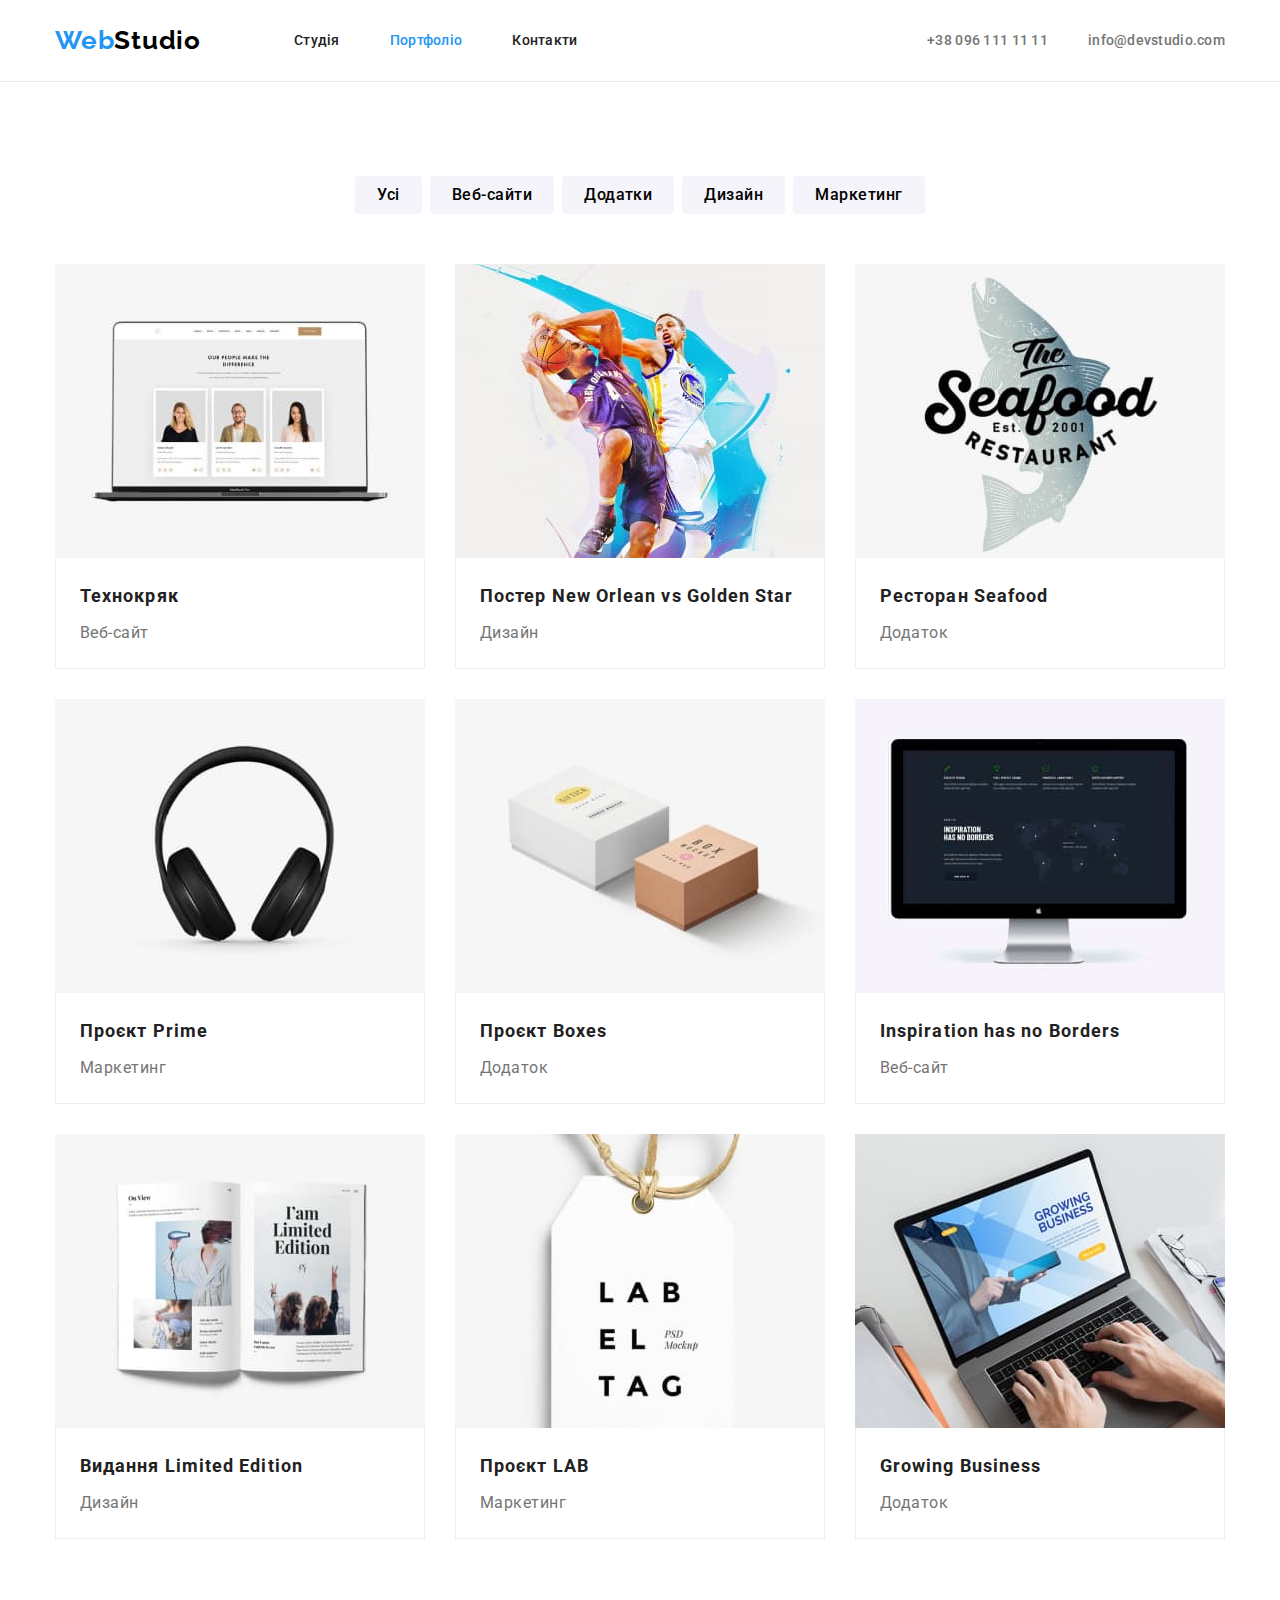
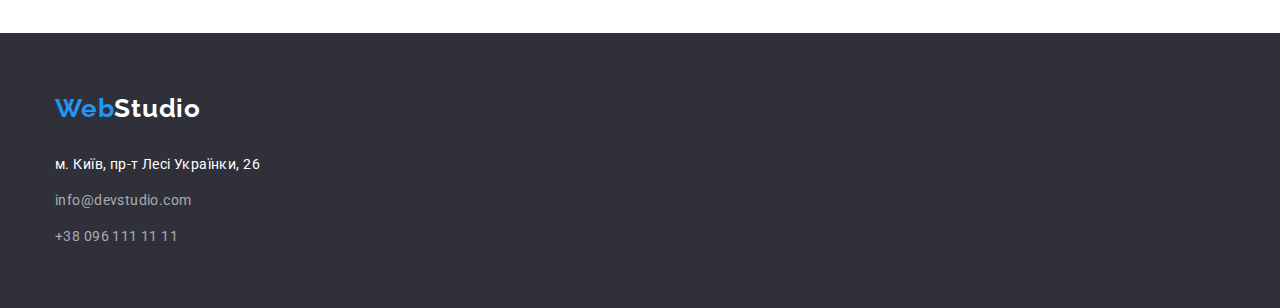
==== portfolio.html @ 8376c62e "Clone 3" ====
<!DOCTYPE html>
<html lang="uk">
  <head>
    <meta charset="UTF-8" />
    <meta http-equiv="X-UA-Compatible" content="IE=edge" />
    <meta name="viewport" content="width=device-width, initial-scale=1.0" />
    <title>Document</title>
    <link
      rel="stylesheet"
      href="https://cdnjs.cloudflare.com/ajax/libs/modern-normalize/2.0.0/modern-normalize.min.css"
    />
    <link rel="preconnect" href="https://fonts.googleapis.com" />
    <link rel="preconnect" href="https://fonts.gstatic.com" crossorigin />
    <link
      href="https://fonts.googleapis.com/css2?family=Raleway:wght@700&family=Roboto:wght@400;500;700;900&display=swap"
      rel="stylesheet"
    />
    <link rel="stylesheet" href="./css/styles.css" />
  </head>
  <body>
    <header>
      <div class="head-container container">
        <nav class="head-con">
          <a lang="en" href="#" class="header-logo"> <span>Web</span>Studio </a>
          <ul class="header-navigation">
            <li class="item">
              <a class="link" href="./index.html"> Студія </a>
            </li>
            <li class="item">
              <a class="link current" href="./portfolio.html"> Портфоліо </a>
            </li>
            <li class="item"><a class="link" href="#"> Контакти </a></li>
          </ul>
        </nav>
        <ul class="header-contacts">
          <li class="item">
            <a href="tel:380961111111"> +38 096 111 11 11 </a>
          </li>
          <li class="item">
            <a href="mailto:info@devstudio.com"> info@devstudio.com </a>
          </li>
        </ul>
      </div>
    </header>
    <main>
      <section class="portfolio section">
        <div class="container">
          <h1 class="visually-hidden">portfolio</h1>
          <ul class="portfolio-navigation">
            <li class="item">
              <button type="button" class="portfolio-button">Усі</button>
            </li>
            <li class="item">
              <button type="button" class="portfolio-button">Веб-сайти</button>
            </li>
            <li class="item">
              <button type="button" class="portfolio-button">Додатки</button>
            </li>
            <li class="item">
              <button type="button" class="portfolio-button">Дизайн</button>
            </li>
            <li class="item">
              <button type="button" class="portfolio-button">Маркетинг</button>
            </li>
          </ul>

          <ul class="portfolio-posters">
            <li class="item">
              <a href="#">
                <img
                  class="portfolio-images"
                  src="./images/p1r.jpg"
                  alt="Демонстрація веб-сайту"
                  width="370"
                  height="294"
                />
                <div class="port-border">
                  <h2 class="portfolio-head">Технокряк</h2>
                  <p class="portfolio-text">Веб-сайт</p>
                </div>
              </a>
            </li>
            <li class="item">
              <a href="#">
                <img
                  class="portfolio-images"
                  src="./images/p2r.jpg"
                  alt="Постер з двума баскетболістами"
                  width="370"
                  height="294"
                />
                <div class="port-border">
                  <h2 class="portfolio-head">
                    Постер New Orlean vs Golden Star
                  </h2>
                  <p class="portfolio-text">Дизайн</p>
                </div>
              </a>
            </li>
            <li class="item">
              <a href="#">
                <img
                  class="portfolio-images"
                  src="./images/p3r.jpg"
                  alt="Назва ресторану на фоні напівпрозорої риби"
                  width="370"
                  height="294"
                />
                <div class="port-border">
                  <h2 class="portfolio-head">Ресторан Seafood</h2>
                  <p class="portfolio-text">Додаток</p>
                </div>
              </a>
            </li>
            <li class="item">
              <a href="#">
                <img
                  class="portfolio-images"
                  src="./images/p4r.jpg"
                  alt="Навушники на білому фоні"
                  width="370"
                  height="294"
                />
                <div class="port-border">
                  <h2 class="portfolio-head">Проєкт Prime</h2>
                  <p class="portfolio-text">Маркетинг</p>
                </div>
              </a>
            </li>
            <li class="item">
              <a href="#">
                <img
                  class="portfolio-images"
                  src="./images/p5r.jpg"
                  alt="Дві, гарно оформленні, коробочки"
                  width="370"
                  height="294"
                />
                <div class="port-border">
                  <h2 class="portfolio-head">Проєкт Boxes</h2>
                  <p class="portfolio-text">Додаток</p>
                </div>
              </a>
            </li>
            <li class="item">
              <a href="#">
                <img
                  class="portfolio-images"
                  src="./images/p6r.jpg"
                  alt="Екран із зображенням веб-сайту"
                  width="370"
                  height="294"
                />
                <div class="port-border">
                  <h2 class="portfolio-head" lang="en">
                    Inspiration has no Borders
                  </h2>
                  <p class="portfolio-text">Веб-сайт</p>
                </div>
              </a>
            </li>
            <li class="item">
              <a href="#">
                <img
                  class="portfolio-images"
                  src="./images/p7r.jpg"
                  alt="Журнал у гарному дизайні"
                  width="370"
                  height="294"
                />
                <div class="port-border">
                  <h2 class="portfolio-head">Видання Limited Edition</h2>
                  <p class="portfolio-text">Дизайн</p>
                </div>
              </a>
            </li>
            <li class="item">
              <a href="#">
                <img
                  class="portfolio-images"
                  src="./images/p8r.jpg"
                  alt="бірка"
                  width="370"
                  height="294"
                />
                <div class="port-border">
                  <h2 class="portfolio-head">Проєкт LAB</h2>
                  <p class="portfolio-text">Маркетинг</p>
                </div>
              </a>
            </li>
            <li class="item">
              <a href="#">
                <img
                  class="portfolio-images"
                  src="./images/p9r.jpg"
                  alt="Ноутбук із зображенням застосунку чи сайту"
                  width="370"
                  height="294"
                />
                <div class="port-border">
                  <h2 class="portfolio-head" lang="en">Growing Business</h2>
                  <p class="portfolio-text">Додаток</p>
                </div>
              </a>
            </li>
          </ul>
        </div>
      </section>
    </main>
    <footer>
      <div class="container">
        <a lang="en" href="#" class="footer-logo"> <span>Web</span>Studio </a>
        <address class="footer-address">
          <ul class="footer-items">
            <li class="item">
              <a
                href="https://goo.gl/maps/CPtrU1FHBa2aNyZL9"
                target="_blank"
                rel="noopener noreferrer"
                class="footer-location"
                >м. Київ, пр-т Лесі Українки, 26</a
              >
            </li>
            <li class="item">
              <a class="footer-contacts" href="mailto:info@devstudio.com">
                info@devstudio.com
              </a>
            </li>
            <li class="item">
              <a class="footer-contacts" href="tel:+380961111111">
                +38 096 111 11 11
              </a>
            </li>
          </ul>
        </address>
      </div>
    </footer>
  </body>
</html>
---- css/styles.css ----
/*загальні зміни*/
a {
  text-decoration: none;
}
li {
  list-style-type: none;
}
:root {
  --selection-color: #2196f3;
  --head-color: #212121;
  --text-color: #757575;
}
body {
  font-family: Roboto, sans-serif;
  color: var(--head-color);
  margin: 0;
}
h1,
h2,
h3,
h4,
p,
ul {
  margin: 0;
  padding: 0;
}
img {
  display: block;
}
.container {
  width: 1200px;
  padding: 0 15px;
  margin-left: auto;
  margin-right: auto;
}
.section {
  padding-bottom: 94px;
}
.visually-hidden {
  position: absolute;
  width: 1px;
  height: 1px;
  margin: -1px;
  border: 0;
  padding: 0;

  white-space: nowrap;
  clip-path: inset(100%);
  clip: rect(0 0 0 0);
  overflow: hidden;
}
/*header*/
header {
  border-bottom: 1px solid #ececec;
}
.head-container {
  display: flex;
  align-items: center;
}
.head-con {
  display: flex;
  align-items: center;
}
.header-logo {
  color: #000;
  font-family: Raleway;
  font-size: 26px;
  font-style: normal;
  font-weight: 700;
  line-height: 1.2;
  letter-spacing: 0.78px;
}
.header-logo span {
  color: var(--selection-color);
}

/*header-navigation*/

.header-navigation {
  display: flex;
  margin-left: 93px;
}
.header-navigation .item:not(:last-child) {
  margin-right: 50px;
}
.header-navigation a {
  display: block;
  padding: 32px 0;

  color: var(--head-color);
  font-family: Roboto;
  font-size: 14px;
  font-style: normal;
  font-weight: 500;
  line-height: 1.2;
  letter-spacing: 0.28px;
}
.header-navigation .link:focus,
.header-navigation .link:hover {
  color: var(--selection-color);
}
.header-navigation .link.current {
  color: var(--selection-color);
}

/*header-contacts*/

.header-contacts {
  display: flex;
  margin-left: auto;
}
.header-contacts .item:not(:last-child) {
  margin-right: 40px;
}
.header-contacts a {
  color: var(--text-color);
  font-family: Roboto;
  font-size: 14px;
  font-style: normal;
  font-weight: 500;
  line-height: 1.2;
  letter-spacing: 0.28px;
}
.header-contacts a:focus,
.header-contacts a:hover {
  color: var(--selection-color);
}

/*index.html*/
/*hero*/

.hero {
  text-align: center;
  background-color: #2f303a;
  padding: 200px 0;
}
.hero h1 {
  width: 696px;

  margin-bottom: 30px;
  margin-left: auto;
  margin-right: auto;

  color: #fff;
  text-align: center;
  font-size: 44px;
  font-style: normal;
  font-weight: 900;
  line-height: 1.36364;
  letter-spacing: 2.64px;
  text-transform: uppercase;
}
.hero-order {
  padding: 0;
  width: 200px;
  height: 50px;
  border-radius: 4px;
  border: var(--selection-color);

  color: #fff;
  background-color: var(--selection-color);
  text-align: center;
  font-family: Roboto;
  font-size: 16px;
  font-style: normal;
  font-weight: 700;
  line-height: 1.875;
  letter-spacing: 0.96px;
  cursor: pointer;
}

/*advantages*/

.advantages {
  padding-top: 94px;
}

.advantages-items {
  display: flex;
}
.advantages-items .item {
  width: 270px;
}
.advantages-items .item:not(:last-child) {
  margin-right: 30px;
}

.advantages-head {
  margin-bottom: 10px;

  font-size: 14px;
  font-style: normal;
  font-weight: 700;
  line-height: 1.2;
  letter-spacing: 0.42px;
  text-transform: uppercase;
}
.advantages-text {
  color: var(--text-color);

  font-size: 14px;
  font-style: normal;
  font-weight: 400;
  line-height: 1.71429;
  letter-spacing: 0.42px;
}

/*about*/
.about-items {
  display: flex;
}
.about-items .item:not(:last-child) {
  margin-right: 30px;
}
.about-head {
  margin-bottom: 50px;
  text-align: center;

  font-size: 36px;
  font-style: normal;
  font-weight: 700;
  line-height: 1.2;
  letter-spacing: 1.08px;
}

/*team*/

.team {
  background: #f5f4fa;
  padding-top: 94px;
}
.team li {
  background-color: #fff;
}
.team-head {
  margin-bottom: 50px;
  text-align: center;

  font-size: 36px;
  font-style: normal;
  font-weight: 700;
  line-height: 1.2;
  letter-spacing: 1.08px;
}
.team-items {
  display: flex;
}
.team-items .item:not(:last-child) {
  margin-right: 30px;
}
.team-items .item {
  border-radius: 0px 0px 4px 4px;
}
.team-box {
  padding: 30px 0;
}
.team-name {
  text-align: center;

  font-size: 16px;
  font-style: normal;
  font-weight: 500;
  line-height: 1.2;
  letter-spacing: 0.48px;
}
.team-profession {
  margin-top: 10px;
  text-align: center;

  color: var(--text-color);
  font-size: 16px;
  font-style: normal;
  font-weight: 400;
  line-height: 1.2;
  letter-spacing: 0.48px;
}

/*portfolio.html*/
.portfolio {
  padding-top: 94px;
}
.portfolio-navigation {
  display: flex;
  justify-content: center;
  margin-bottom: 50px;
}
.portfolio-navigation .item:not(:last-child) {
  margin-right: 8px;
}
.portfolio-button {
  padding: 6px 22px;
  border-radius: 4px;
  border: #f5f4fa;

  background-color: #f5f4fa;
  text-align: center;
  cursor: pointer;
  font-size: 16px;
  font-style: normal;
  font-weight: 500;
  line-height: 1.625;
  letter-spacing: 0.48px;
}
.portfolio-button:focus,
.portfolio-button:hover {
  color: #fff;
  background-color: var(--selection-color);
}
.portfolio-posters {
  display: flex;
  flex-wrap: wrap;
}
.portfolio-posters .port-border {
  border-bottom: 1px solid #eee;
  border-right: 1px solid #eee;
  border-left: 1px solid #eee;
  padding: 20px 24px;
}
.portfolio-posters .item:not(:nth-child(3n)) {
  margin-right: 30px;
}
.portfolio-posters .item:not(:nth-last-child(-n + 3)) {
  margin-bottom: 30px;
}

.portfolio-head {
  margin-bottom: 4px;

  color: var(--head-color);
  font-size: 18px;
  font-style: normal;
  font-weight: 700;
  line-height: 2;
  letter-spacing: 1.08px;
}
.portfolio-text {
  color: var(--text-color);
  font-size: 16px;
  font-style: normal;
  font-weight: 400;
  line-height: 1.875;
  letter-spacing: 0.48px;
}

/*footer*/

footer {
  background: #2f303a;
  padding: 60px 0;
}
.footer-logo {
  display: inline-block;

  color: #fff;
  font-family: Raleway;
  font-size: 26px;
  font-style: normal;
  font-weight: 700;
  line-height: 1.2;
  letter-spacing: 0.78px;
}
.footer-logo span {
  color: var(--selection-color);
}

.footer-address {
  margin-top: 28px;
}
.footer-items .item:not(:last-child) {
  margin-bottom: 12px;
}
.footer-location {
  color: #fff;

  font-family: Roboto;
  font-size: 14px;
  font-style: normal;
  font-weight: 400;
  line-height: 1.71429;
  letter-spacing: 0.42px;
}
.footer-contacts {
  color: rgba(255, 255, 255, 0.6);

  font-family: Roboto;
  font-size: 14px;
  font-style: normal;
  font-weight: 400;
  line-height: 1.71429;
  letter-spacing: 0.42px;
}
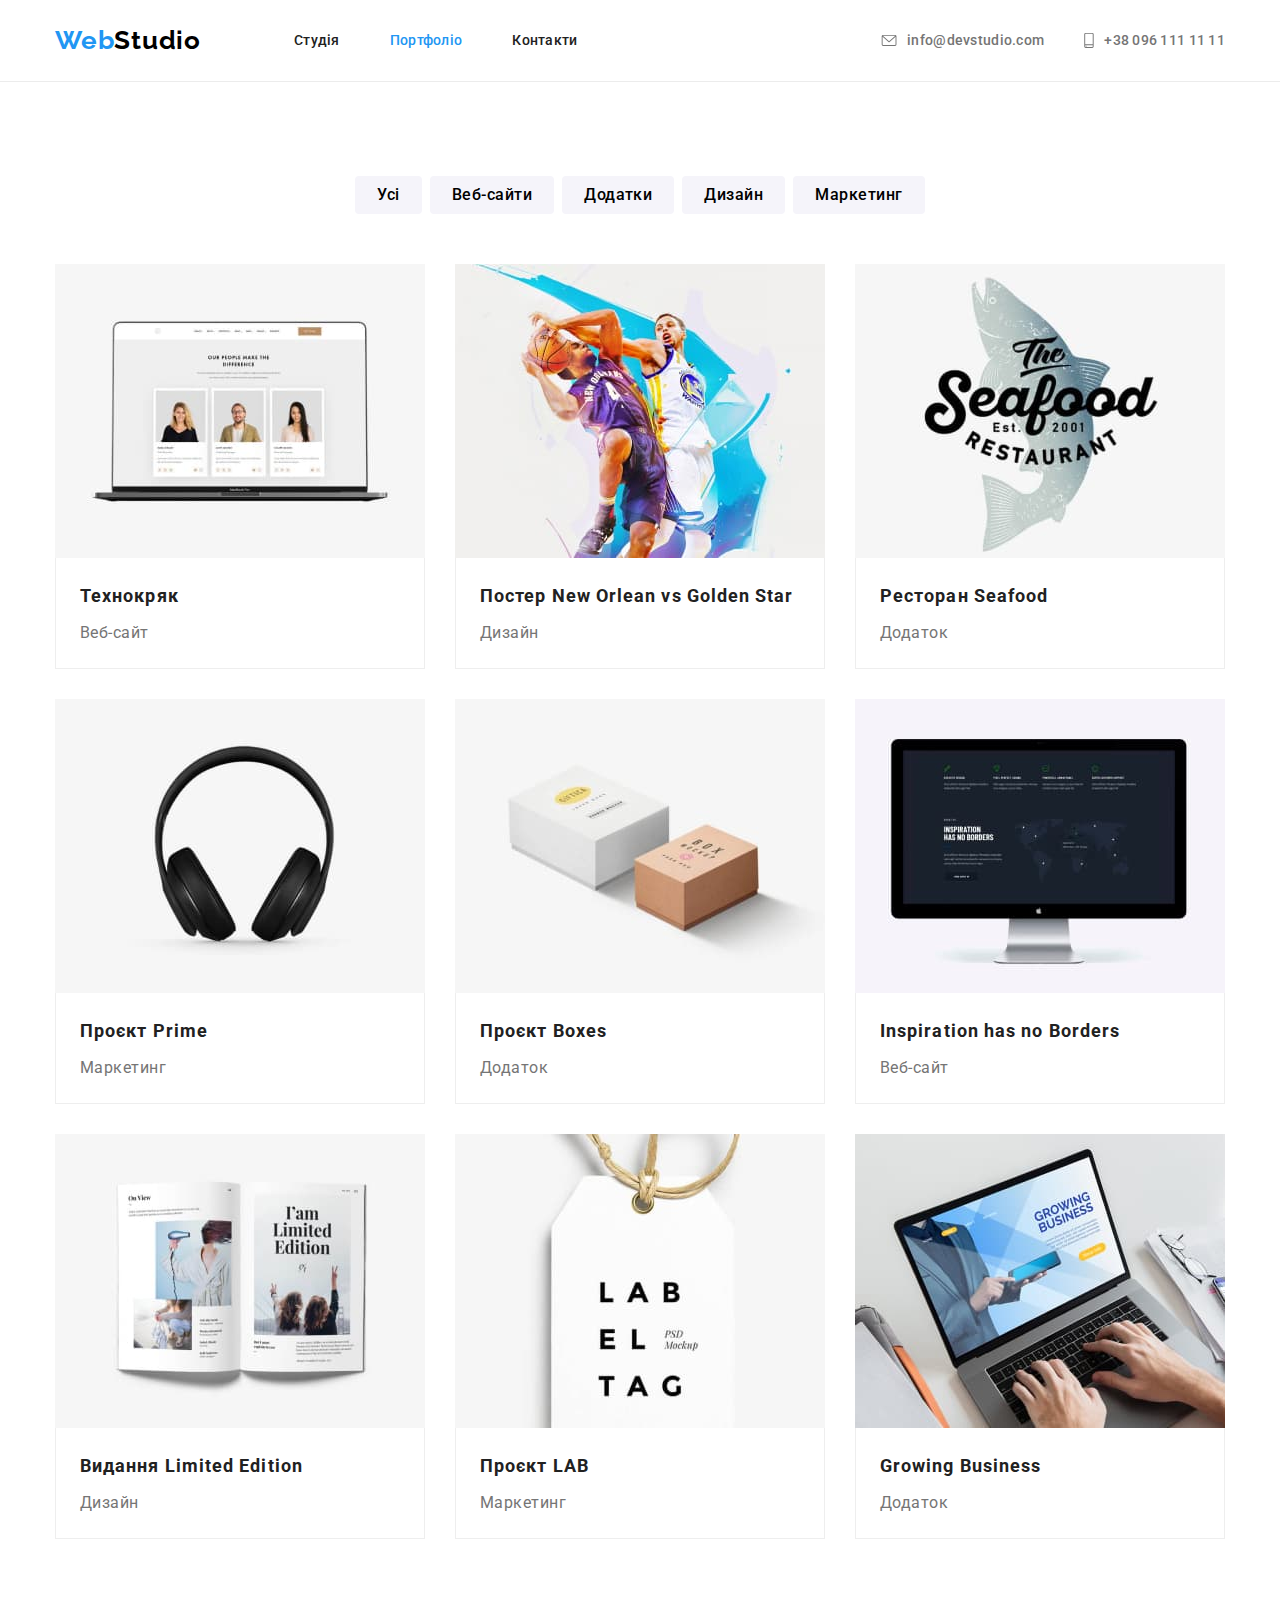
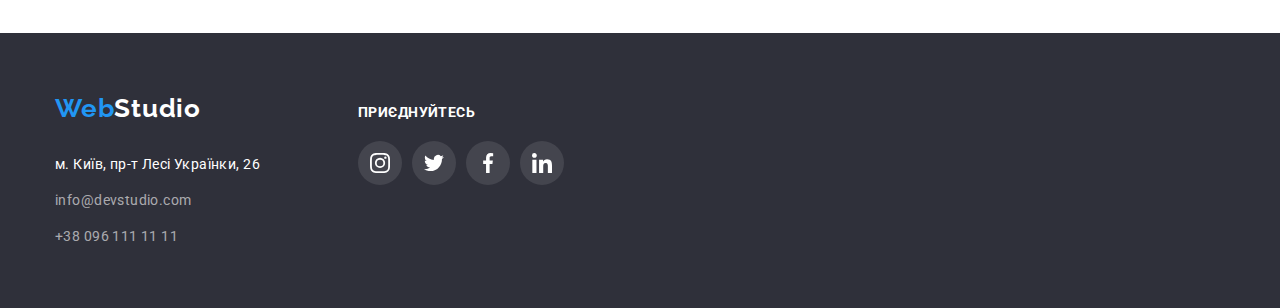
==== commit 4d3486fa: "finale dz4" ====
--- a/portfolio.html
+++ b/portfolio.html
@@ -34,10 +34,20 @@
         </nav>
         <ul class="header-contacts">
           <li class="item">
-            <a href="tel:380961111111"> +38 096 111 11 11 </a>
+            <a class="link" href="mailto:info@devstudio.com">
+              <svg width="16" height="12" class="link-icon">
+                <use href="./images/icons.svg#icon-envelope"></use>
+              </svg>
+              info@devstudio.com
+            </a>
           </li>
           <li class="item">
-            <a href="mailto:info@devstudio.com"> info@devstudio.com </a>
+            <a class="link" href="tel:380961111111">
+              <svg width="10" height="16" class="link-icon">
+                <use href="./images/icons.svg#icon-smartphone"></use>
+              </svg>
+              +38 096 111 11 11
+            </a>
           </li>
         </ul>
       </div>
@@ -210,30 +220,66 @@
     </main>
     <footer>
       <div class="container">
-        <a lang="en" href="#" class="footer-logo"> <span>Web</span>Studio </a>
-        <address class="footer-address">
-          <ul class="footer-items">
-            <li class="item">
-              <a
-                href="https://goo.gl/maps/CPtrU1FHBa2aNyZL9"
-                target="_blank"
-                rel="noopener noreferrer"
-                class="footer-location"
-                >м. Київ, пр-т Лесі Українки, 26</a
-              >
-            </li>
-            <li class="item">
-              <a class="footer-contacts" href="mailto:info@devstudio.com">
-                info@devstudio.com
-              </a>
-            </li>
-            <li class="item">
-              <a class="footer-contacts" href="tel:+380961111111">
-                +38 096 111 11 11
-              </a>
-            </li>
-          </ul>
-        </address>
+        <h2 class="visually-hidden">Dummy</h2>
+        <div class="f-con">
+          <a lang="en" href="#" class="footer-logo"> <span>Web</span>Studio </a>
+          <address class="footer-address">
+            <ul class="footer-items">
+              <li class="item">
+                <a
+                  href="https://goo.gl/maps/CPtrU1FHBa2aNyZL9"
+                  target="_blank"
+                  rel="noopener noreferrer"
+                  class="footer-location"
+                  >м. Київ, пр-т Лесі Українки, 26</a
+                >
+              </li>
+              <li class="item">
+                <a class="footer-contacts" href="mailto:info@devstudio.com">
+                  info@devstudio.com
+                </a>
+              </li>
+              <li class="item">
+                <a class="footer-contacts" href="tel:+380961111111">
+                  +38 096 111 11 11
+                </a>
+              </li>
+            </ul>
+          </address>
+        </div>
+        <div class="f-add">
+          <h3 class="f-add-h">приєднуйтесь</h3>
+          <ul class="footer-add-item">
+            <li class="add-item">
+              <a href="#">
+                <svg width="20" height="20">
+                  <use href="./images/icons.svg#icon-instagram-2"></use>
+                </svg>
+              </a>
+            </li>
+            <li class="add-item">
+              <a href="#">
+                <svg width="20" height="20">
+                  <use href="./images/icons.svg#icon-twitter-1"></use>
+                </svg>
+              </a>
+            </li>
+            <li class="add-item">
+              <a href="#">
+                <svg width="20" height="20">
+                  <use href="./images/icons.svg#icon-facebook-1"></use>
+                </svg>
+              </a>
+            </li>
+            <li class="add-item">
+              <a href="#">
+                <svg width="20" height="20">
+                  <use href="./images/icons.svg#icon-linkedin-1"></use>
+                </svg>
+              </a>
+            </li>
+          </ul>
+        </div>
       </div>
     </footer>
   </body>
--- a/css/styles.css
+++ b/css/styles.css
@@ -9,6 +9,8 @@
   --selection-color: #2196f3;
   --head-color: #212121;
   --text-color: #757575;
+  --svg-color: #afb1b8;
+  --bc: #f5f4fa;
 }
 body {
   font-family: Roboto, sans-serif;
@@ -109,6 +111,14 @@
   display: flex;
   margin-left: auto;
 }
+.header-contacts .link {
+  display: flex;
+  align-items: center;
+}
+.header-contacts .link-icon {
+  margin-right: 10px;
+  fill: var(--text-color);
+}
 .header-contacts .item:not(:last-child) {
   margin-right: 40px;
 }
@@ -121,9 +131,13 @@
   line-height: 1.2;
   letter-spacing: 0.28px;
 }
-.header-contacts a:focus,
-.header-contacts a:hover {
+.header-contacts .link:focus,
+.header-contacts .link:hover {
   color: var(--selection-color);
+}
+.header-contacts .link:focus svg,
+.header-contacts .link:hover svg {
+  fill: var(--selection-color);
 }
 
 /*index.html*/
@@ -131,8 +145,16 @@
 
 .hero {
   text-align: center;
-  background-color: #2f303a;
+  background-color: #c4c4c4;
   padding: 200px 0;
+  background-image: linear-gradient(
+      rgba(47, 48, 58, 0.4),
+      rgba(47, 48, 58, 0.4)
+    ),
+    url(../images/Img.jpg);
+  background-repeat: no-repeat;
+  background-position: center;
+  background-size: cover;
 }
 .hero h1 {
   width: 696px;
@@ -181,6 +203,19 @@
 .advantages-items .item {
   width: 270px;
 }
+.advantages-items .icon-box {
+  border-radius: 4px;
+  width: 270px;
+  height: 120px;
+  padding: 25px 100px;
+  /*display: flex;
+  justify-content: center;
+  align-items: center;*/
+  background-color: var(--bc);
+  margin-bottom: 30px;
+}
+.advantages-items .item-icon {
+}
 .advantages-items .item:not(:last-child) {
   margin-right: 30px;
 }
@@ -226,7 +261,7 @@
 /*team*/
 
 .team {
-  background: #f5f4fa;
+  background: var(--bc);
   padding-top: 94px;
 }
 .team li {
@@ -250,6 +285,8 @@
 }
 .team-items .item {
   border-radius: 0px 0px 4px 4px;
+  box-shadow: 0px 2px 1px 0px rgba(0, 0, 0, 0.2),
+    0px 1px 1px 0px rgba(0, 0, 0, 0.14), 0px 1px 3px 0px rgba(0, 0, 0, 0.12);
 }
 .team-box {
   padding: 30px 0;
@@ -273,6 +310,80 @@
   font-weight: 400;
   line-height: 1.2;
   letter-spacing: 0.48px;
+}
+.list-link-item {
+  display: flex;
+  justify-content: center;
+  margin-top: 16px;
+}
+.list-link-item .link-items {
+  display: flex;
+  align-content: center;
+  width: 44px;
+  height: 44px;
+}
+.list-link-item a {
+  padding: 12px;
+  border-radius: 50%;
+}
+.list-link-item a:focus,
+.list-link-item a:hover {
+  background-color: var(--selection-color);
+}
+.list-link-item a:focus svg,
+.list-link-item a:hover svg {
+  fill: #fff;
+}
+
+.list-link-item .link-items:not(:last-child) {
+  margin-right: 10px;
+}
+.list-link-item svg {
+  fill: var(--svg-color);
+}
+/*clients*/
+.clients {
+  margin-top: 94px;
+}
+.clients-head {
+  color: #212121;
+  text-align: center;
+  font-size: 36px;
+  font-style: normal;
+  font-weight: 700;
+  line-height: 1.2;
+  letter-spacing: 1.08px;
+}
+.cilents-item {
+  display: flex;
+  justify-content: center;
+  margin-top: 50px;
+}
+.cilents-item .item {
+  width: 170px;
+  height: 92px;
+}
+
+.cilents-item .item:not(:last-child) {
+  margin-right: 30px;
+}
+.cilents-item a {
+  display: flex;
+  align-items: center;
+  padding: 16px 32px;
+  border-radius: 4px;
+  border: 1px solid var(--svg-color);
+}
+.cilents-item svg {
+  fill: var(--svg-color);
+}
+.cilents-item a:focus,
+.cilents-item a:hover {
+  border-color: var(--selection-color);
+}
+.cilents-item a:focus svg,
+.cilents-item a:hover svg {
+  fill: var(--selection-color);
 }
 
 /*portfolio.html*/
@@ -290,9 +401,9 @@
 .portfolio-button {
   padding: 6px 22px;
   border-radius: 4px;
-  border: #f5f4fa;
-
-  background-color: #f5f4fa;
+  border: var(--bc);
+
+  background-color: var(--bc);
   text-align: center;
   cursor: pointer;
   font-size: 16px;
@@ -316,6 +427,11 @@
   border-left: 1px solid #eee;
   padding: 20px 24px;
 }
+.portfolio-posters .item:hover,
+.portfolio-posters .item:focus {
+  box-shadow: 1px 4px 6px 0px rgba(0, 0, 0, 0.16),
+    0px 4px 4px 0px rgba(0, 0, 0, 0.06), 0px 1px 1px 0px rgba(0, 0, 0, 0.12);
+}
 .portfolio-posters .item:not(:nth-child(3n)) {
   margin-right: 30px;
 }
@@ -348,6 +464,11 @@
   background: #2f303a;
   padding: 60px 0;
 }
+.f-con {
+  display: inline-flex;
+  flex-direction: column;
+  margin-right: 94px;
+}
 .footer-logo {
   display: inline-block;
 
@@ -389,3 +510,42 @@
   line-height: 1.71429;
   letter-spacing: 0.42px;
 }
+.f-add {
+  display: inline-flex;
+  flex-direction: column;
+}
+.f-add-h {
+  color: #fff;
+  font-size: 14px;
+  font-style: normal;
+  font-weight: 700;
+  line-height: 1.2;
+  letter-spacing: 0.42px;
+  text-transform: uppercase;
+}
+.footer-add-item {
+  display: flex;
+  margin-top: 20px;
+}
+.footer-add-item .add-item {
+  display: flex;
+  align-content: center;
+  width: 44px;
+  height: 44px;
+}
+.footer-add-item svg {
+  fill: #fff;
+}
+
+.footer-add-item a {
+  background-color: rgba(255, 255, 255, 0.1);
+  padding: 12px;
+  border-radius: 50%;
+}
+.footer-add-item a:focus,
+.footer-add-item a:hover {
+  background-color: var(--selection-color);
+}
+.footer-add-item .add-item:not(:last-child) {
+  margin-right: 10px;
+}
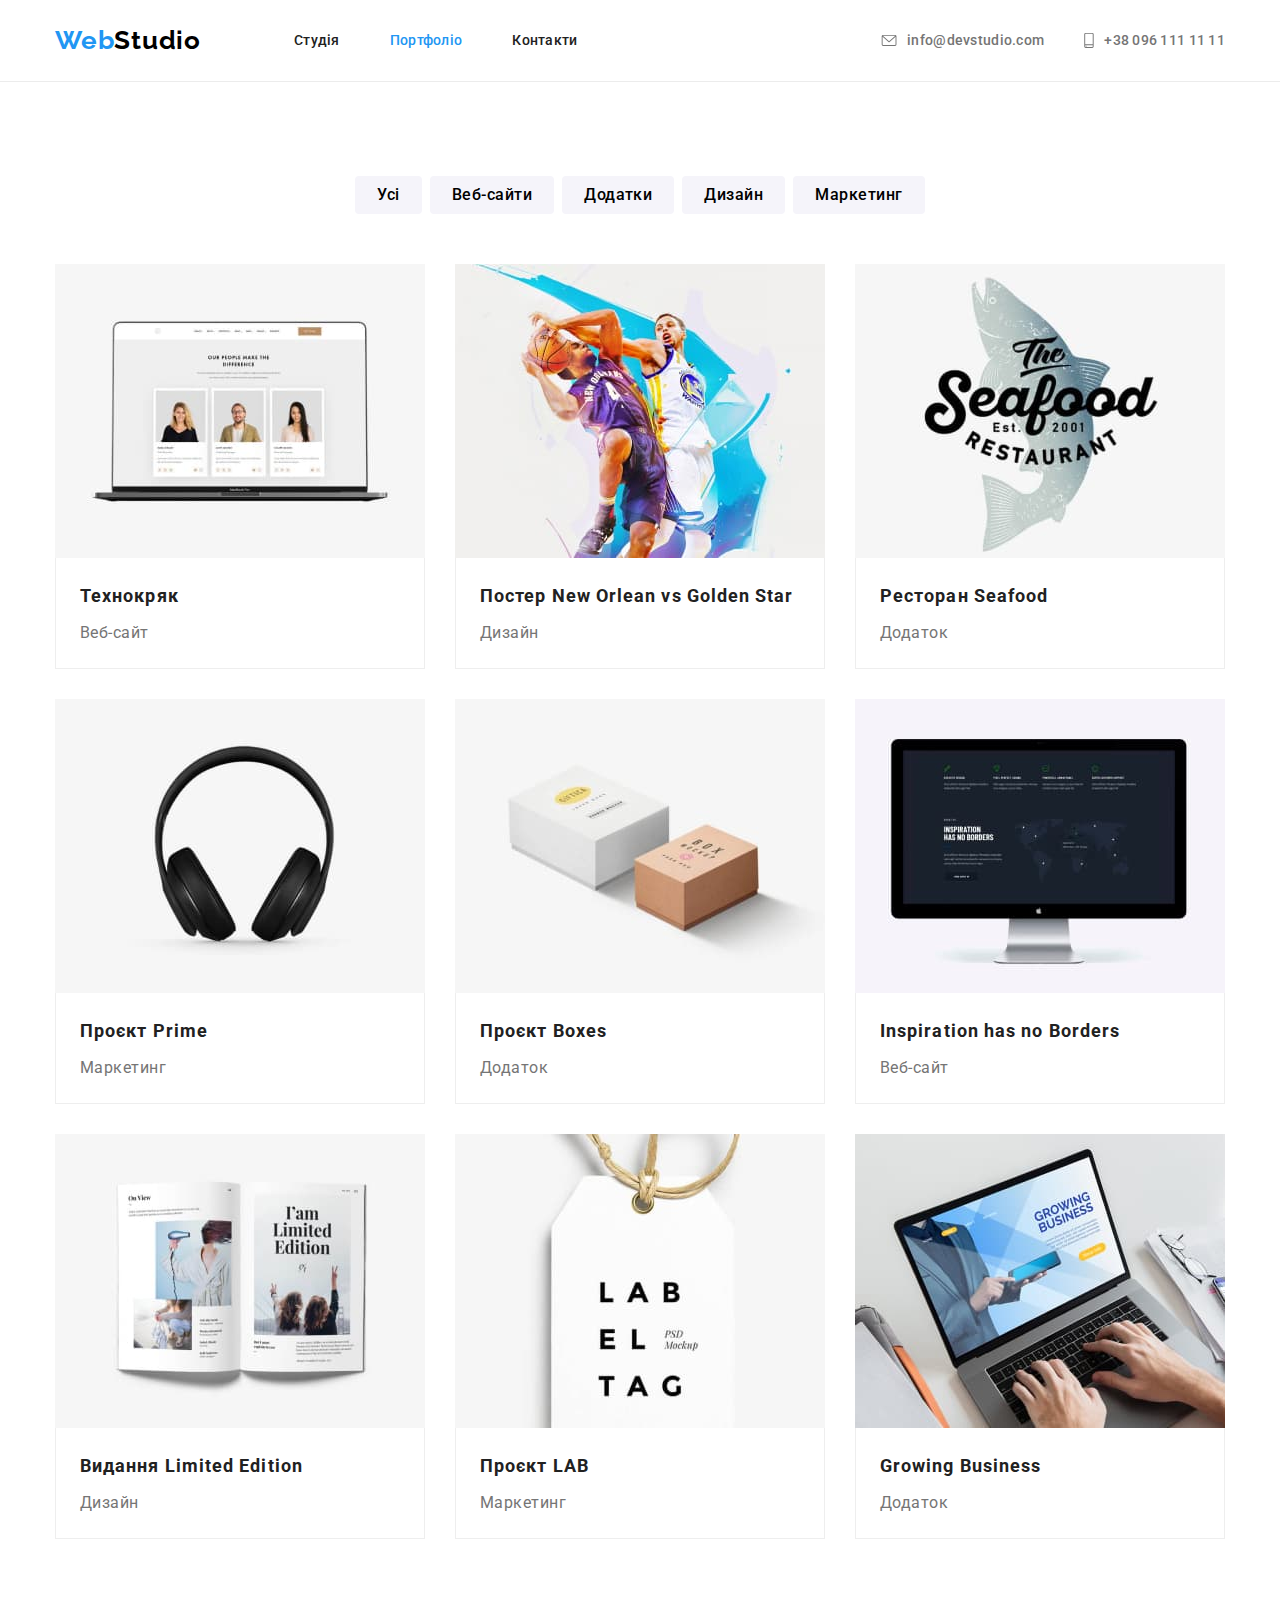
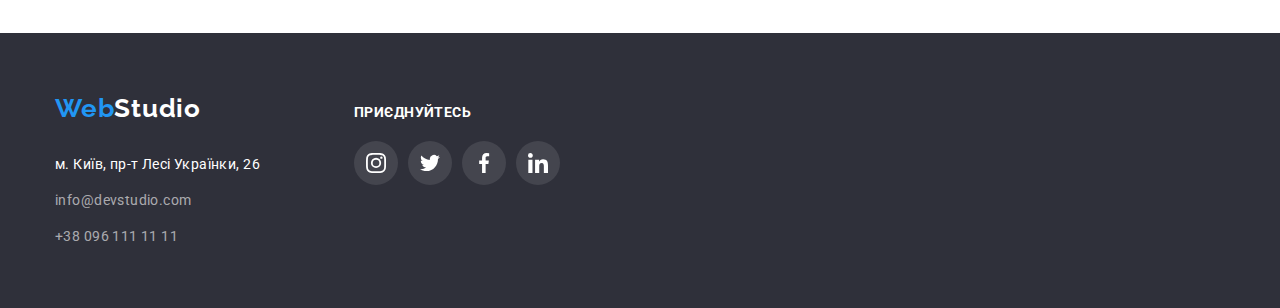
==== commit 8afe1769: "corect dz4" ====
--- a/portfolio.html
+++ b/portfolio.html
@@ -219,7 +219,7 @@
       </section>
     </main>
     <footer>
-      <div class="container">
+      <div class="foot container">
         <h2 class="visually-hidden">Dummy</h2>
         <div class="f-con">
           <a lang="en" href="#" class="footer-logo"> <span>Web</span>Studio </a>
--- a/css/styles.css
+++ b/css/styles.css
@@ -144,9 +144,13 @@
 /*hero*/
 
 .hero {
+  margin-right: auto;
+  margin-left: auto;
   text-align: center;
   background-color: #c4c4c4;
   padding: 200px 0;
+  max-width: 1600px;
+  
   background-image: linear-gradient(
       rgba(47, 48, 58, 0.4),
       rgba(47, 48, 58, 0.4)
@@ -207,10 +211,9 @@
   border-radius: 4px;
   width: 270px;
   height: 120px;
-  padding: 25px 100px;
-  /*display: flex;
-  justify-content: center;
-  align-items: center;*/
+  display: flex;
+  justify-content: center;
+  align-items: center;
   background-color: var(--bc);
   margin-bottom: 30px;
 }
@@ -323,8 +326,12 @@
   height: 44px;
 }
 .list-link-item a {
-  padding: 12px;
+  display: flex;
+  justify-content: center;
+  align-items: center;
   border-radius: 50%;
+  width: 100%;
+  height: 100%;
 }
 .list-link-item a:focus,
 .list-link-item a:hover {
@@ -343,7 +350,7 @@
 }
 /*clients*/
 .clients {
-  margin-top: 94px;
+  padding-top: 94px;
 }
 .clients-head {
   color: #212121;
@@ -368,9 +375,11 @@
   margin-right: 30px;
 }
 .cilents-item a {
-  display: flex;
-  align-items: center;
-  padding: 16px 32px;
+  width: 100%;
+  height: 100%;
+  display: flex;
+  align-items: center;
+  justify-content: center;
   border-radius: 4px;
   border: 1px solid var(--svg-color);
 }
@@ -416,6 +425,7 @@
 .portfolio-button:hover {
   color: #fff;
   background-color: var(--selection-color);
+  box-shadow: 0px 2px 2px 0px rgba(0, 0, 0, 0.12), 0px 1px 2px 0px rgba(0, 0, 0, 0.08), 0px 3px 1px 0px rgba(0, 0, 0, 0.10);
 }
 .portfolio-posters {
   display: flex;
@@ -427,8 +437,12 @@
   border-left: 1px solid #eee;
   padding: 20px 24px;
 }
-.portfolio-posters .item:hover,
-.portfolio-posters .item:focus {
+.portfolio-posters a{
+  display: block;
+
+}
+.portfolio-posters a:hover,
+.portfolio-posters a:focus {
   box-shadow: 1px 4px 6px 0px rgba(0, 0, 0, 0.16),
     0px 4px 4px 0px rgba(0, 0, 0, 0.06), 0px 1px 1px 0px rgba(0, 0, 0, 0.12);
 }
@@ -464,10 +478,12 @@
   background: #2f303a;
   padding: 60px 0;
 }
-.f-con {
-  display: inline-flex;
-  flex-direction: column;
-  margin-right: 94px;
+.foot{
+  display: flex;
+  align-items: baseline;
+}
+.f-con{
+margin-right: 94px;
 }
 .footer-logo {
   display: inline-block;
@@ -510,10 +526,7 @@
   line-height: 1.71429;
   letter-spacing: 0.42px;
 }
-.f-add {
-  display: inline-flex;
-  flex-direction: column;
-}
+
 .f-add-h {
   color: #fff;
   font-size: 14px;
@@ -539,8 +552,12 @@
 
 .footer-add-item a {
   background-color: rgba(255, 255, 255, 0.1);
-  padding: 12px;
+    display: flex;
+  justify-content: center;
+  align-items: center;
   border-radius: 50%;
+  width: 100%;
+  height: 100%;
 }
 .footer-add-item a:focus,
 .footer-add-item a:hover {
